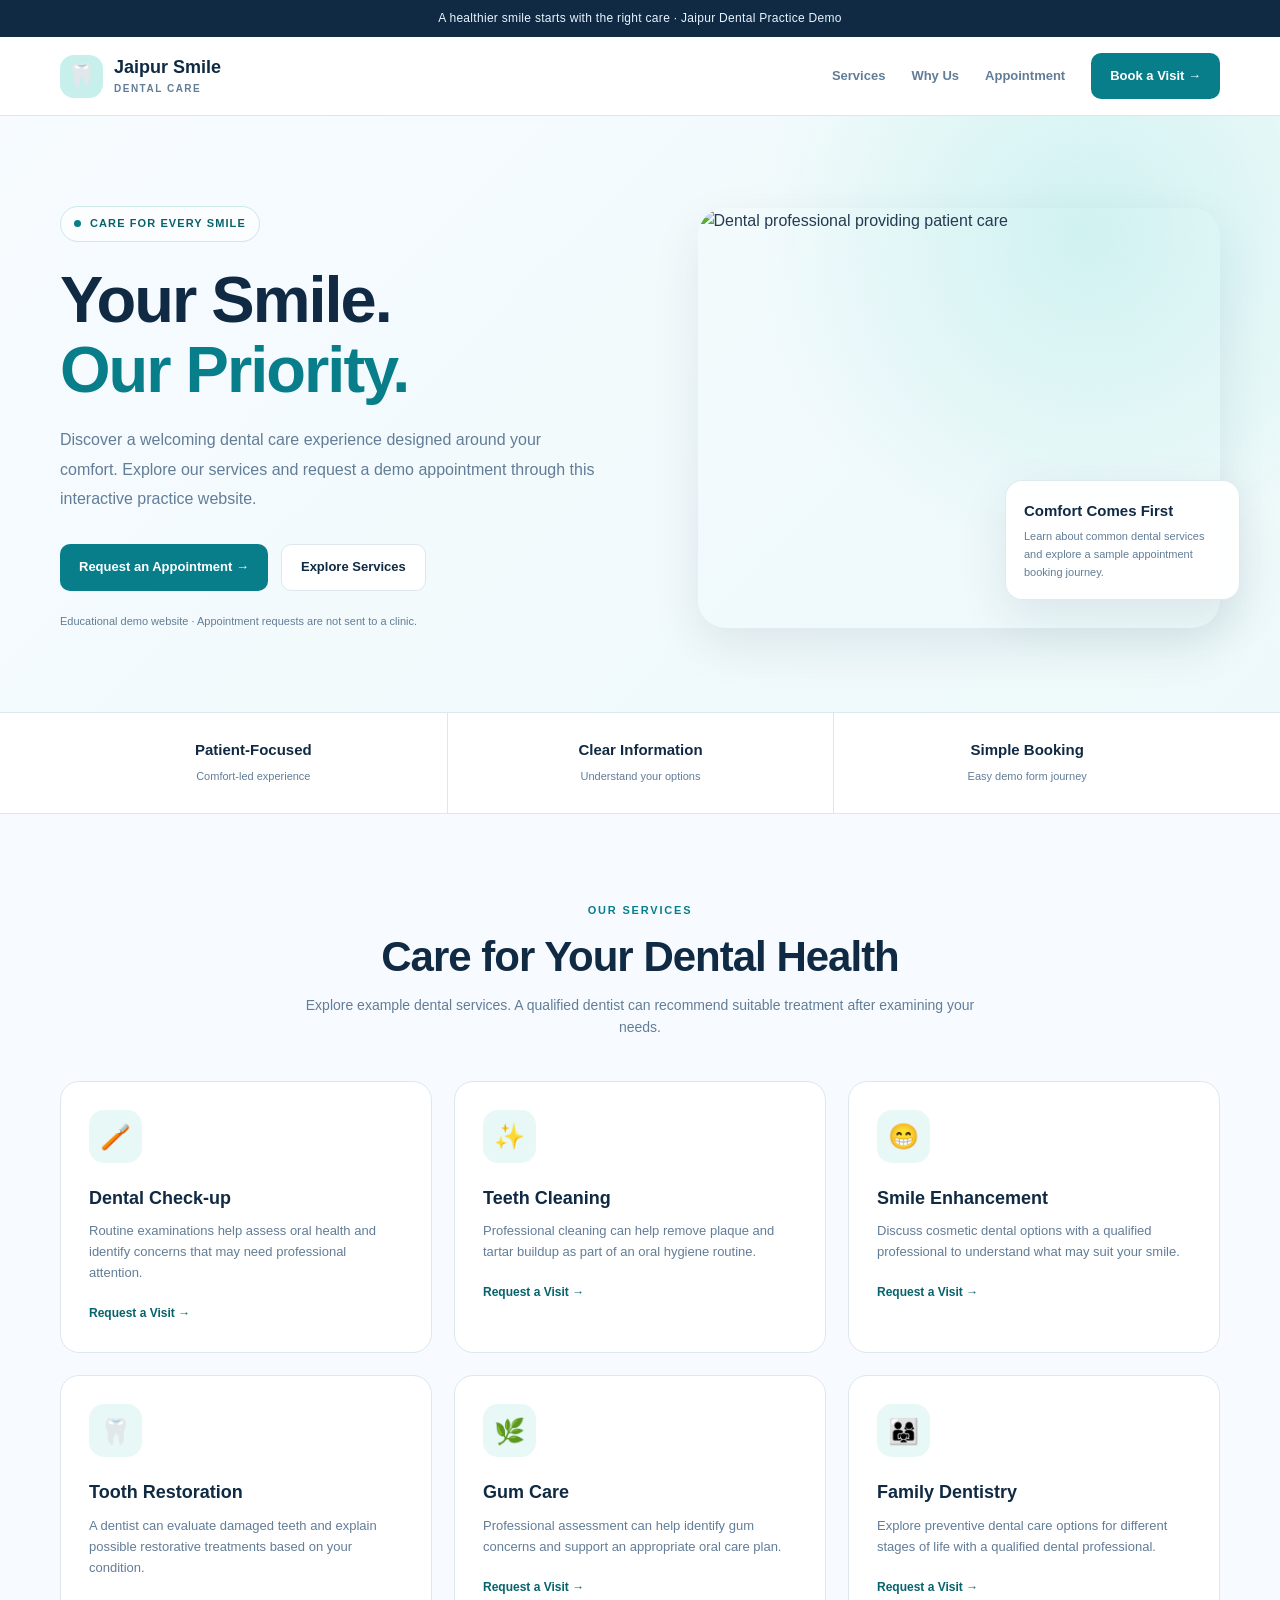
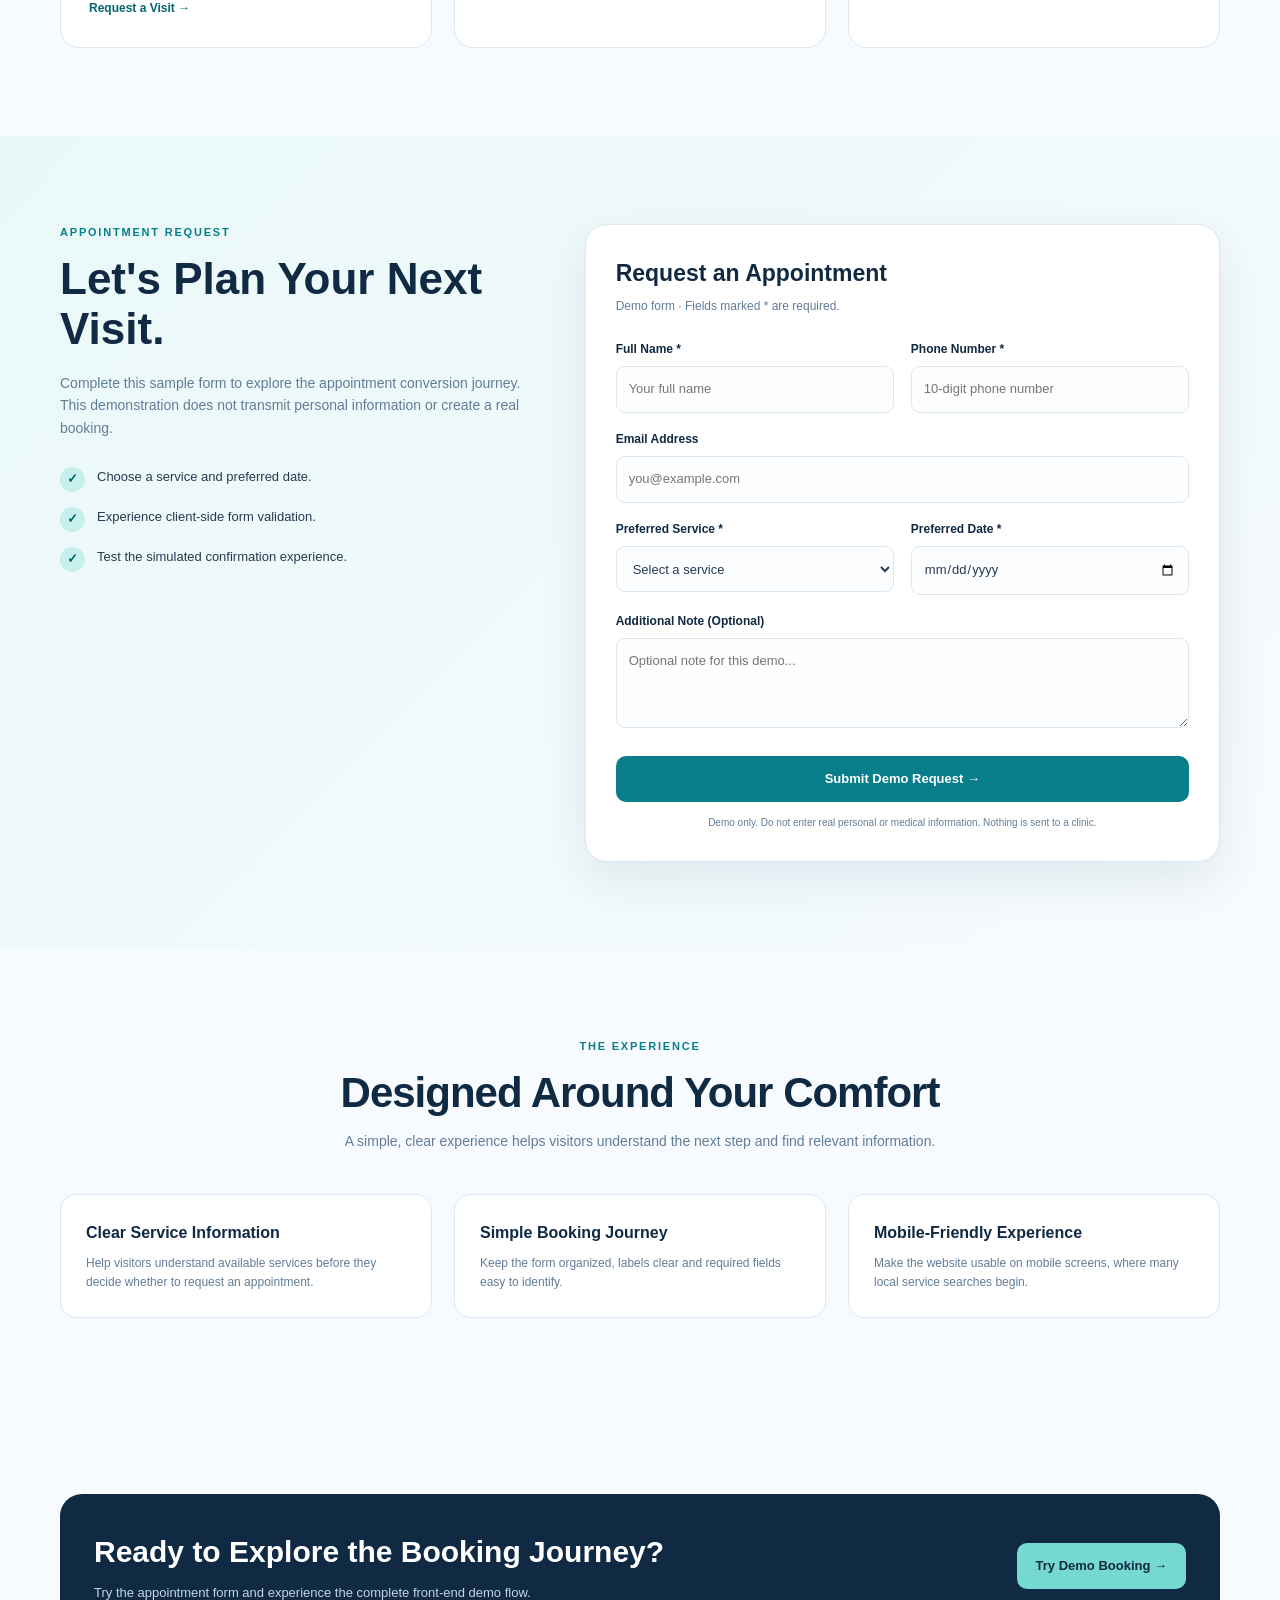
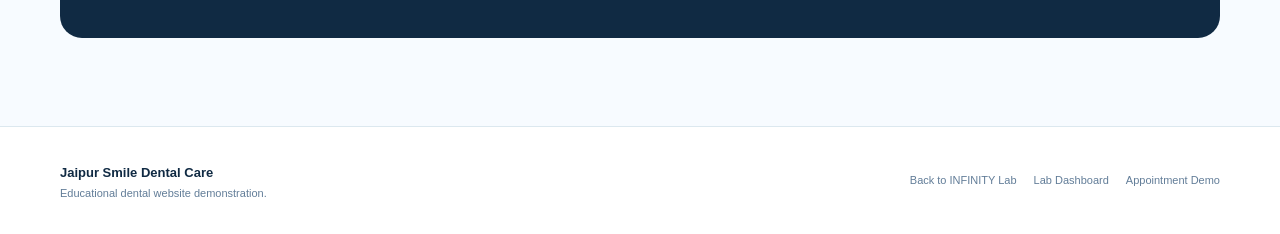
==== themes/dental/index.html @ 715ea275 "Update print statement from 'Hello' to 'Goodbye'" ====
<!DOCTYPE html>
<html lang="en">
<head>
  <meta charset="UTF-8">
  <meta name="viewport" content="width=device-width, initial-scale=1.0">

  <meta name="theme-color" content="#f7fbff">
  <meta name="description" content="Jaipur Smile Dental Care — explore dental treatments and request a demo appointment in our dental marketing practice environment.">

  <title>Jaipur Smile Dental Care | Your Smile, Our Priority</title>

  <style>
    :root {
      --primary: #087e8b;
      --primary-dark: #06636d;
      --accent: #c7f0ed;
      --navy: #102a43;
      --text: #243b53;
      --muted: #627d98;
      --bg: #f7fbff;
      --white: #ffffff;
      --border: #dce8ef;
      --shadow: 0 18px 50px rgba(16, 42, 67, 0.09);
    }

    * {
      box-sizing: border-box;
      margin: 0;
      padding: 0;
    }

    html {
      scroll-behavior: smooth;
    }

    body {
      font-family: Arial, Helvetica, sans-serif;
      background: var(--bg);
      color: var(--text);
      line-height: 1.6;
    }

    a {
      color: inherit;
      text-decoration: none;
    }

    button,
    input,
    select,
    textarea {
      font: inherit;
    }

    button,
    a {
      -webkit-tap-highlight-color: transparent;
    }

    img {
      display: block;
      max-width: 100%;
    }

    .container {
      width: min(1160px, calc(100% - 40px));
      margin-inline: auto;
    }

    .announcement {
      background: var(--navy);
      color: #e8f5ff;
      text-align: center;
      padding: 9px 15px;
      font-size: 12px;
      letter-spacing: 0.3px;
    }

    .navbar {
      position: sticky;
      top: 0;
      z-index: 20;
      background: rgba(255, 255, 255, 0.94);
      backdrop-filter: blur(16px);
      border-bottom: 1px solid var(--border);
    }

    .nav-inner {
      min-height: 78px;
      display: flex;
      align-items: center;
      justify-content: space-between;
      gap: 24px;
    }

    .brand {
      display: flex;
      align-items: center;
      gap: 11px;
      color: var(--navy);
      font-size: 18px;
      font-weight: 800;
      line-height: 1.2;
    }

    .brand-icon {
      display: grid;
      place-items: center;
      width: 43px;
      height: 43px;
      border-radius: 14px;
      background: var(--accent);
      font-size: 23px;
    }

    .brand small {
      display: block;
      margin-top: 4px;
      color: var(--muted);
      font-size: 10px;
      font-weight: 600;
      letter-spacing: 1.5px;
      text-transform: uppercase;
    }

    .nav-links {
      display: flex;
      align-items: center;
      gap: 26px;
      font-size: 13px;
      font-weight: 700;
    }

    .nav-links a:not(.btn) {
      color: var(--muted);
      transition: color 0.2s ease;
    }

    .nav-links a:not(.btn):hover {
      color: var(--primary);
    }

    .btn {
      display: inline-flex;
      align-items: center;
      justify-content: center;
      gap: 9px;
      min-height: 46px;
      padding: 12px 19px;
      border: 0;
      border-radius: 10px;
      background: var(--primary);
      color: var(--white);
      font-size: 13px;
      font-weight: 800;
      cursor: pointer;
      transition:
        transform 0.2s ease,
        background 0.2s ease,
        box-shadow 0.2s ease;
    }

    .btn:hover {
      background: var(--primary-dark);
      transform: translateY(-2px);
      box-shadow: 0 10px 24px rgba(8, 126, 139, 0.18);
    }

    .btn-outline {
      border: 1px solid var(--border);
      background: var(--white);
      color: var(--navy);
    }

    .btn-outline:hover {
      background: #eef8fa;
      color: var(--primary-dark);
    }

    .hero {
      position: relative;
      overflow: hidden;
      padding: 90px 0 82px;
      background:
        radial-gradient(
          circle at 85% 20%,
          rgba(199, 240, 237, 0.8),
          transparent 28%
        ),
        linear-gradient(135deg, #f7fbff, #edf9fa);
    }

    .hero-grid {
      display: grid;
      grid-template-columns: 1.05fr 0.95fr;
      align-items: center;
      gap: 60px;
    }

    .eyebrow {
      display: inline-flex;
      align-items: center;
      gap: 9px;
      padding: 8px 13px;
      border: 1px solid #cce8e8;
      border-radius: 30px;
      background: #ffffffb8;
      color: var(--primary-dark);
      font-size: 11px;
      font-weight: 800;
      letter-spacing: 1.1px;
      text-transform: uppercase;
    }

    .eyebrow-dot {
      width: 7px;
      height: 7px;
      border-radius: 50%;
      background: var(--primary);
    }

    h1 {
      margin: 23px 0 20px;
      color: var(--navy);
      font-size: clamp(38px, 5.1vw, 65px);
      line-height: 1.08;
      letter-spacing: -2px;
    }

    .hero h1 span {
      color: var(--primary);
    }

    .hero-description {
      max-width: 540px;
      color: var(--muted);
      font-size: 16px;
      line-height: 1.85;
    }

    .hero-actions {
      display: flex;
      flex-wrap: wrap;
      gap: 13px;
      margin-top: 30px;
    }

    .hero-note {
      margin-top: 22px;
      color: var(--muted);
      font-size: 11px;
    }

    .hero-visual {
      position: relative;
      min-width: 0;
    }

    .hero-image {
      width: 100%;
      height: 420px;
      object-fit: cover;
      border-radius: 28px;
      box-shadow: var(--shadow);
    }

    .floating-card {
      position: absolute;
      right: -20px;
      bottom: 28px;
      max-width: 235px;
      padding: 18px;
      border: 1px solid rgba(220, 232, 239, 0.9);
      border-radius: 17px;
      background: rgba(255, 255, 255, 0.96);
      box-shadow: var(--shadow);
    }

    .floating-card strong {
      display: block;
      margin-bottom: 5px;
      color: var(--navy);
      font-size: 15px;
    }

    .floating-card p {
      color: var(--muted);
      font-size: 11px;
    }

    .trust-strip {
      border-top: 1px solid var(--border);
      border-bottom: 1px solid var(--border);
      background: var(--white);
    }

    .trust-grid {
      display: grid;
      grid-template-columns: repeat(3, 1fr);
    }

    .trust-item {
      padding: 25px 20px;
      text-align: center;
    }

    .trust-item + .trust-item {
      border-left: 1px solid var(--border);
    }

    .trust-item strong {
      display: block;
      color: var(--navy);
      font-size: 15px;
    }

    .trust-item span {
      color: var(--muted);
      font-size: 11px;
    }

    .section {
      padding: 88px 0;
    }

    .section-heading {
      max-width: 670px;
      margin: 0 auto 42px;
      text-align: center;
    }

    .section-label {
      color: var(--primary);
      font-size: 11px;
      font-weight: 800;
      letter-spacing: 1.8px;
      text-transform: uppercase;
    }

    .section-heading h2 {
      margin: 12px 0;
      color: var(--navy);
      font-size: clamp(29px, 4vw, 42px);
      line-height: 1.2;
      letter-spacing: -1px;
    }

    .section-heading p {
      color: var(--muted);
      font-size: 14px;
    }

    .services-grid {
      display: grid;
      grid-template-columns: repeat(3, minmax(0, 1fr));
      gap: 22px;
    }

    .service-card {
      padding: 28px;
      border: 1px solid var(--border);
      border-radius: 19px;
      background: var(--white);
      transition:
        transform 0.25s ease,
        box-shadow 0.25s ease,
        border-color 0.25s ease;
    }

    .service-card:hover {
      transform: translateY(-5px);
      border-color: #acd9dc;
      box-shadow: var(--shadow);
    }

    .service-icon {
      display: grid;
      place-items: center;
      width: 53px;
      height: 53px;
      margin-bottom: 21px;
      border-radius: 15px;
      background: #e7f8f6;
      font-size: 25px;
    }

    .service-card h3 {
      margin-bottom: 9px;
      color: var(--navy);
      font-size: 18px;
    }

    .service-card p {
      color: var(--muted);
      font-size: 13px;
    }

    .service-link {
      display: inline-flex;
      margin-top: 20px;
      color: var(--primary-dark);
      font-size: 12px;
      font-weight: 800;
    }

    .booking-section {
      background: linear-gradient(135deg, #eaf8f8, #f6fbff);
    }

    .booking-grid {
      display: grid;
      grid-template-columns: 0.85fr 1.15fr;
      align-items: start;
      gap: 55px;
    }

    .booking-copy h2 {
      margin: 12px 0 17px;
      color: var(--navy);
      font-size: clamp(30px, 4vw, 44px);
      line-height: 1.15;
    }

    .booking-copy > p {
      color: var(--muted);
      font-size: 14px;
    }

    .booking-points {
      display: grid;
      gap: 15px;
      margin-top: 28px;
    }

    .booking-point {
      display: flex;
      align-items: flex-start;
      gap: 12px;
      color: var(--text);
      font-size: 13px;
    }

    .check {
      display: grid;
      flex: 0 0 25px;
      place-items: center;
      width: 25px;
      height: 25px;
      border-radius: 50%;
      background: var(--accent);
      color: var(--primary-dark);
      font-weight: 800;
    }

    .booking-form {
      padding: 30px;
      border: 1px solid var(--border);
      border-radius: 22px;
      background: var(--white);
      box-shadow: var(--shadow);
    }

    .booking-form h3 {
      margin-bottom: 5px;
      color: var(--navy);
      font-size: 23px;
    }

    .form-intro {
      margin-bottom: 24px;
      color: var(--muted);
      font-size: 12px;
    }

    .form-grid {
      display: grid;
      grid-template-columns: repeat(2, minmax(0, 1fr));
      gap: 17px;
    }

    .form-field {
      min-width: 0;
    }

    .form-field.full {
      grid-column: 1 / -1;
    }

    .form-field label {
      display: block;
      margin-bottom: 7px;
      color: var(--navy);
      font-size: 12px;
      font-weight: 800;
    }

    .form-field input,
    .form-field select,
    .form-field textarea {
      width: 100%;
      min-height: 46px;
      padding: 12px;
      border: 1px solid var(--border);
      border-radius: 9px;
      outline: none;
      background: #fcfeff;
      color: var(--text);
      font-size: 13px;
      transition: border-color 0.2s ease, box-shadow 0.2s ease;
    }

    .form-field textarea {
      min-height: 90px;
      resize: vertical;
    }

    .form-field input:focus,
    .form-field select:focus,
    .form-field textarea:focus {
      border-color: var(--primary);
      box-shadow: 0 0 0 3px rgba(8, 126, 139, 0.1);
    }

    .form-submit {
      width: 100%;
      margin-top: 20px;
    }

    .form-disclaimer {
      margin-top: 13px;
      color: var(--muted);
      font-size: 10px;
      text-align: center;
    }

    .demo-message {
      display: none;
      margin-top: 16px;
      padding: 14px;
      border: 1px solid #a8e1d5;
      border-radius: 10px;
      background: #effcf8;
      color: #126052;
      font-size: 13px;
    }

    .demo-message.is-visible {
      display: block;
    }

    .why-grid {
      display: grid;
      grid-template-columns: repeat(3, minmax(0, 1fr));
      gap: 22px;
    }

    .why-card {
      padding: 25px;
      border-radius: 16px;
      background: var(--white);
      border: 1px solid var(--border);
    }

    .why-card h3 {
      margin-bottom: 8px;
      color: var(--navy);
      font-size: 16px;
    }

    .why-card p {
      color: var(--muted);
      font-size: 12px;
    }

    .cta-banner {
      display: flex;
      align-items: center;
      justify-content: space-between;
      gap: 25px;
      padding: 34px;
      border-radius: 22px;
      background: var(--navy);
      color: var(--white);
    }

    .cta-banner h2 {
      margin-bottom: 7px;
      font-size: clamp(22px, 3vw, 30px);
    }

    .cta-banner p {
      color: #c3d5e5;
      font-size: 13px;
    }

    .cta-banner .btn {
      flex-shrink: 0;
      background: #75d9d1;
      color: #102a43;
    }

    footer {
      padding: 32px 0;
      border-top: 1px solid var(--border);
      background: var(--white);
    }

    .footer-inner {
      display: flex;
      align-items: center;
      justify-content: space-between;
      gap: 20px;
    }

    .footer-inner strong {
      color: var(--navy);
      font-size: 13px;
    }

    .footer-inner p,
    .footer-inner a {
      color: var(--muted);
      font-size: 11px;
    }

    .footer-links {
      display: flex;
      flex-wrap: wrap;
      gap: 17px;
    }

    .reveal {
      opacity: 0;
      transform: translateY(18px);
      transition: opacity 0.6s ease, transform 0.6s ease;
    }

    .reveal.is-visible {
      opacity: 1;
      transform: translateY(0);
    }

    @media (max-width: 900px) {
      .hero-grid {
        grid-template-columns: 1fr;
        gap: 38px;
      }

      .hero-copy {
        max-width: 700px;
      }

      .hero-visual {
        max-width: 650px;
      }

      .hero-image {
        height: 370px;
      }

      .floating-card {
        right: 15px;
      }

      .booking-grid {
        grid-template-columns: 1fr;
        gap: 35px;
      }

      .services-grid,
      .why-grid {
        grid-template-columns: repeat(2, minmax(0, 1fr));
      }

      .nav-links {
        gap: 15px;
      }
    }

    @media (max-width: 620px) {
      .container {
        width: calc(100% - 30px);
      }

      .announcement {
        font-size: 10px;
      }

      .nav-inner {
        min-height: 70px;
        gap: 10px;
      }

      .brand {
        gap: 7px;
        font-size: 14px;
      }

      .brand-icon {
        width: 36px;
        height: 36px;
        font-size: 20px;
      }

      .brand small {
        font-size: 8px;
        letter-spacing: 1px;
      }

      .nav-links {
        gap: 0;
      }

      .nav-links > a:not(.btn) {
        display: none;
      }

      .nav-links .btn {
        min-height: 38px;
        padding: 9px 11px;
        font-size: 11px;
      }

      .hero {
        padding: 55px 0 48px;
      }

      h1 {
        font-size: clamp(36px, 10vw, 51px);
        letter-spacing: -1.5px;
      }

      .hero-description {
        font-size: 14px;
      }

      .hero-actions {
        flex-direction: column;
        align-items: stretch;
      }

      .hero-actions .btn {
        width: 100%;
      }

      .hero-image {
        height: 290px;
        border-radius: 20px;
      }

      .floating-card {
        right: 8px;
        bottom: 12px;
        max-width: 200px;
        padding: 13px;
      }

      .trust-item {
        padding: 18px 7px;
      }

      .trust-item strong {
        font-size: 12px;
      }

      .trust-item span {
        font-size: 9px;
      }

      .section {
        padding: 60px 0;
      }

      .services-grid,
      .why-grid {
        grid-template-columns: 1fr;
      }

      .service-card {
        padding: 23px;
      }

      .booking-form {
        padding: 21px;
      }

      .form-grid {
        grid-template-columns: 1fr;
        gap: 14px;
      }

      .form-field.full {
        grid-column: auto;
      }

      .cta-banner {
        align-items: stretch;
        flex-direction: column;
        padding: 25px;
      }

      .cta-banner .btn {
        width: 100%;
      }

      .footer-inner {
        align-items: flex-start;
        flex-direction: column;
      }
    }

    @media (prefers-reduced-motion: reduce) {
      html {
        scroll-behavior: auto;
      }

      *,
      *::before,
      *::after {
        animation-duration: 0.01ms !important;
        transition-duration: 0.01ms !important;
      }

      .reveal {
        opacity: 1;
        transform: none;
      }
    }
  </style>
</head>

<body>

  <div class="announcement">
    A healthier smile starts with the right care · Jaipur Dental Practice Demo
  </div>

  <header class="navbar">
    <div class="container nav-inner">

      <a class="brand" href="index.html" aria-label="Jaipur Smile Dental Care home">
        <span class="brand-icon" aria-hidden="true">🦷</span>
        <span>
          Jaipur Smile
          <small>Dental Care</small>
        </span>
      </a>

      <nav class="nav-links" aria-label="Main navigation">
        <a href="#services">Services</a>
        <a href="#why-us">Why Us</a>
        <a href="#appointment">Appointment</a>
        <a class="btn" href="#appointment" data-event="appointment_cta_click">
          Book a Visit →
        </a>
      </nav>

    </div>
  </header>

  <main>

    <!-- HERO -->
    <section class="hero">
      <div class="container hero-grid">

        <div class="hero-copy">
          <div class="eyebrow">
            <span class="eyebrow-dot"></span>
            Care for Every Smile
          </div>

          <h1>
            Your Smile.<br>
            <span>Our Priority.</span>
          </h1>

          <p class="hero-description">
            Discover a welcoming dental care experience designed around
            your comfort. Explore our services and request a demo
            appointment through this interactive practice website.
          </p>

          <div class="hero-actions">
            <a
              class="btn"
              href="#appointment"
              data-event="hero_appointment_click"
            >
              Request an Appointment →
            </a>

            <a class="btn btn-outline" href="#services">
              Explore Services
            </a>
          </div>

          <p class="hero-note">
            Educational demo website · Appointment requests are not sent to a clinic.
          </p>
        </div>

        <div class="hero-visual">
          <img
            class="hero-image"
            src="https://images.unsplash.com/photo-1606811971618-4486d14f3f99?auto=format&fit=crop&w=1100&q=85"
            alt="Dental professional providing patient care"
            fetchpriority="high"
          >

          <div class="floating-card">
            <strong>Comfort Comes First</strong>
            <p>
              Learn about common dental services and explore a sample
              appointment booking journey.
            </p>
          </div>
        </div>

      </div>
    </section>

    <!-- TRUST STRIP -->
    <section class="trust-strip" aria-label="Practice highlights">
      <div class="container trust-grid">

        <div class="trust-item">
          <strong>Patient-Focused</strong>
          <span>Comfort-led experience</span>
        </div>

        <div class="trust-item">
          <strong>Clear Information</strong>
          <span>Understand your options</span>
        </div>

        <div class="trust-item">
          <strong>Simple Booking</strong>
          <span>Easy demo form journey</span>
        </div>

      </div>
    </section>

    <!-- SERVICES -->
    <section class="section" id="services">
      <div class="container">

        <div class="section-heading reveal">
          <div class="section-label">Our Services</div>

          <h2>Care for Your Dental Health</h2>

          <p>
            Explore example dental services. A qualified dentist can
            recommend suitable treatment after examining your needs.
          </p>
        </div>

        <div class="services-grid">

          <article class="service-card reveal">
            <div class="service-icon" aria-hidden="true">🪥</div>
            <h3>Dental Check-up</h3>
            <p>
              Routine examinations help assess oral health and identify
              concerns that may need professional attention.
            </p>
            <a
              class="service-link"
              href="#appointment"
              data-service="Dental Check-up"
              data-event="service_appointment_click"
            >
              Request a Visit →
            </a>
          </article>

          <article class="service-card reveal">
            <div class="service-icon" aria-hidden="true">✨</div>
            <h3>Teeth Cleaning</h3>
            <p>
              Professional cleaning can help remove plaque and tartar
              buildup as part of an oral hygiene routine.
            </p>
            <a
              class="service-link"
              href="#appointment"
              data-service="Teeth Cleaning"
              data-event="service_appointment_click"
            >
              Request a Visit →
            </a>
          </article>

          <article class="service-card reveal">
            <div class="service-icon" aria-hidden="true">😁</div>
            <h3>Smile Enhancement</h3>
            <p>
              Discuss cosmetic dental options with a qualified
              professional to understand what may suit your smile.
            </p>
            <a
              class="service-link"
              href="#appointment"
              data-service="Smile Enhancement"
              data-event="service_appointment_click"
            >
              Request a Visit →
            </a>
          </article>

          <article class="service-card reveal">
            <div class="service-icon" aria-hidden="true">🦷</div>
            <h3>Tooth Restoration</h3>
            <p>
              A dentist can evaluate damaged teeth and explain possible
              restorative treatments based on your condition.
            </p>
            <a
              class="service-link"
              href="#appointment"
              data-service="Tooth Restoration"
              data-event="service_appointment_click"
            >
              Request a Visit →
            </a>
          </article>

          <article class="service-card reveal">
            <div class="service-icon" aria-hidden="true">🌿</div>
            <h3>Gum Care</h3>
            <p>
              Professional assessment can help identify gum concerns
              and support an appropriate oral care plan.
            </p>
            <a
              class="service-link"
              href="#appointment"
              data-service="Gum Care"
              data-event="service_appointment_click"
            >
              Request a Visit →
            </a>
          </article>

          <article class="service-card reveal">
            <div class="service-icon" aria-hidden="true">👨‍👩‍👧</div>
            <h3>Family Dentistry</h3>
            <p>
              Explore preventive dental care options for different
              stages of life with a qualified dental professional.
            </p>
            <a
              class="service-link"
              href="#appointment"
              data-service="Family Dentistry"
              data-event="service_appointment_click"
            >
              Request a Visit →
            </a>
          </article>

        </div>

      </div>
    </section>

    <!-- APPOINTMENT FORM -->
    <section class="section booking-section" id="appointment">
      <div class="container booking-grid">

        <div class="booking-copy reveal">
          <div class="section-label">Appointment Request</div>

          <h2>Let's Plan Your Next Visit.</h2>

          <p>
            Complete this sample form to explore the appointment
            conversion journey. This demonstration does not transmit
            personal information or create a real booking.
          </p>

          <div class="booking-points">

            <div class="booking-point">
              <span class="check" aria-hidden="true">✓</span>
              <span>Choose a service and preferred date.</span>
            </div>

            <div class="booking-point">
              <span class="check" aria-hidden="true">✓</span>
              <span>Experience client-side form validation.</span>
            </div>

            <div class="booking-point">
              <span class="check" aria-hidden="true">✓</span>
              <span>Test the simulated confirmation experience.</span>
            </div>

          </div>
        </div>

        <form
          class="booking-form reveal"
          id="appointment-form"
          data-form-name="dental_appointment"
          data-event="appointment_form_submit"
        >
          <h3>Request an Appointment</h3>

          <p class="form-intro">
            Demo form · Fields marked * are required.
          </p>

          <div class="form-grid">

            <div class="form-field">
              <label for="patient-name">Full Name *</label>
              <input
                id="patient-name"
                name="name"
                type="text"
                placeholder="Your full name"
                autocomplete="name"
                required
                maxlength="100"
              >
            </div>

            <div class="form-field">
              <label for="patient-phone">Phone Number *</label>
              <input
                id="patient-phone"
                name="phone"
                type="tel"
                inputmode="tel"
                autocomplete="tel"
                placeholder="10-digit phone number"
                pattern="[6-9][0-9]{9}"
                title="Enter a valid 10-digit Indian mobile number."
                required
              >
            </div>

            <div class="form-field full">
              <label for="patient-email">Email Address</label>
              <input
                id="patient-email"
                name="email"
                type="email"
                autocomplete="email"
                placeholder="you@example.com"
              >
            </div>

            <div class="form-field">
              <label for="patient-service">Preferred Service *</label>
              <select id="patient-service" name="service" required>
                <option value="">Select a service</option>
                <option>Dental Check-up</option>
                <option>Teeth Cleaning</option>
                <option>Smile Enhancement</option>
                <option>Tooth Restoration</option>
                <option>Gum Care</option>
                <option>Family Dentistry</option>
                <option>Other / Not Sure</option>
              </select>
            </div>

            <div class="form-field">
              <label for="appointment-date">Preferred Date *</label>
              <input
                id="appointment-date"
                name="preferred_date"
                type="date"
                required
              >
            </div>

            <div class="form-field full">
              <label for="patient-message">Additional Note (Optional)</label>
              <textarea
                id="patient-message"
                name="message"
                maxlength="500"
                placeholder="Optional note for this demo..."
              ></textarea>
            </div>

          </div>

          <button
            class="btn form-submit"
            type="submit"
            data-event="appointment_submit_click"
          >
            Submit Demo Request →
          </button>

          <p class="form-disclaimer">
            Demo only. Do not enter real personal or medical information.
            Nothing is sent to a clinic.
          </p>

          <div
            class="demo-message"
            id="demo-message"
            role="status"
            aria-live="polite"
          ></div>
        </form>

      </div>
    </section>

    <!-- WHY US -->
    <section class="section" id="why-us">
      <div class="container">

        <div class="section-heading reveal">
          <div class="section-label">The Experience</div>
          <h2>Designed Around Your Comfort</h2>
          <p>
            A simple, clear experience helps visitors understand the
            next step and find relevant information.
          </p>
        </div>

        <div class="why-grid">

          <article class="why-card reveal">
            <h3>Clear Service Information</h3>
            <p>
              Help visitors understand available services before they
              decide whether to request an appointment.
            </p>
          </article>

          <article class="why-card reveal">
            <h3>Simple Booking Journey</h3>
            <p>
              Keep the form organized, labels clear and required fields
              easy to identify.
            </p>
          </article>

          <article class="why-card reveal">
            <h3>Mobile-Friendly Experience</h3>
            <p>
              Make the website usable on mobile screens, where many
              local service searches begin.
            </p>
          </article>

        </div>

      </div>
    </section>

    <!-- FINAL CTA -->
    <section class="section">
      <div class="container">

        <div class="cta-banner reveal">
          <div>
            <h2>Ready to Explore the Booking Journey?</h2>
            <p>
              Try the appointment form and experience the complete
              front-end demo flow.
            </p>
          </div>

          <a
            class="btn"
            href="#appointment"
            data-event="final_appointment_cta_click"
          >
            Try Demo Booking →
          </a>
        </div>

      </div>
    </section>

  </main>

  <footer>
    <div class="container footer-inner">

      <div>
        <strong>Jaipur Smile Dental Care</strong>
        <p>Educational dental website demonstration.</p>
      </div>

      <div class="footer-links">
        <a href="../../index.html">Back to INFINITY Lab</a>
        <a href="../../dashboard.html">Lab Dashboard</a>
        <a href="#appointment">Appointment Demo</a>
      </div>

    </div>
  </footer>

  <script>
    /* -----------------------------------------
       INFINITY LAB — DENTAL DEMO INTERACTIONS
       No third-party tracking scripts.
    ----------------------------------------- */

    const appointmentForm = document.getElementById("appointment-form");
    const demoMessage = document.getElementById("demo-message");
    const dateInput = document.getElementById("appointment-date");
    const serviceSelect = document.getElementById("patient-service");

    // Set the earliest selectable date to today.
    const today = new Date();
    const localToday = [
      today.getFullYear(),
      String(today.getMonth() + 1).padStart(2, "0"),
      String(today.getDate()).padStart(2, "0")
    ].join("-");

    dateInput.min = localToday;

    // Prefill service when a visitor selects a service card.
    document.querySelectorAll("[data-service]").forEach((link) => {
      link.addEventListener("click", () => {
        const selectedService = link.dataset.service;

        const matchingOption = Array.from(serviceSelect.options).find(
          (option) => option.value === selectedService ||
            option.textContent === selectedService
        );

        if (matchingOption) {
          serviceSelect.value = matchingOption.value;
        }
      });
    });

    // Simulated form submission: nothing is sent or stored.
    appointmentForm.addEventListener("submit", (event) => {
      event.preventDefault();

      if (!appointmentForm.reportValidity()) {
        return;
      }

      const formData = new FormData(appointmentForm);
      const firstName = String(formData.get("name") || "")
        .trim()
        .split(/\s+/)[0];

      demoMessage.textContent =
        `Thanks, ${firstName || "there"}! Your demo form was completed ` +
        "successfully. No appointment was booked and no information was sent.";

      demoMessage.classList.add("is-visible");
      demoMessage.scrollIntoView({
        behavior: "smooth",
        block: "nearest"
      });

      // Deliberately do not send or persist form data.
      appointmentForm.reset();
      dateInput.min = localToday;

      window.dispatchEvent(new CustomEvent("infinity:dental-demo-submit", {
        detail: {
          form_name: "dental_appointment",
          demo: true
        }
      }));
    });

    // Reveal sections as they enter the viewport.
    const revealElements = document.querySelectorAll(".reveal");

    if ("IntersectionObserver" in window) {
      const revealObserver = new IntersectionObserver((entries) => {
        entries.forEach((entry) => {
          if (entry.isIntersecting) {
            entry.target.classList.add("is-visible");
            revealObserver.unobserve(entry.target);
          }
        });
      }, {
        threshold: 0.12
      });

      revealElements.forEach((element) => {
        revealObserver.observe(element);
      });
    } else {
      revealElements.forEach((element) => {
        element.classList.add("is-visible");
      });
    }
  </script>

</body>
</html>
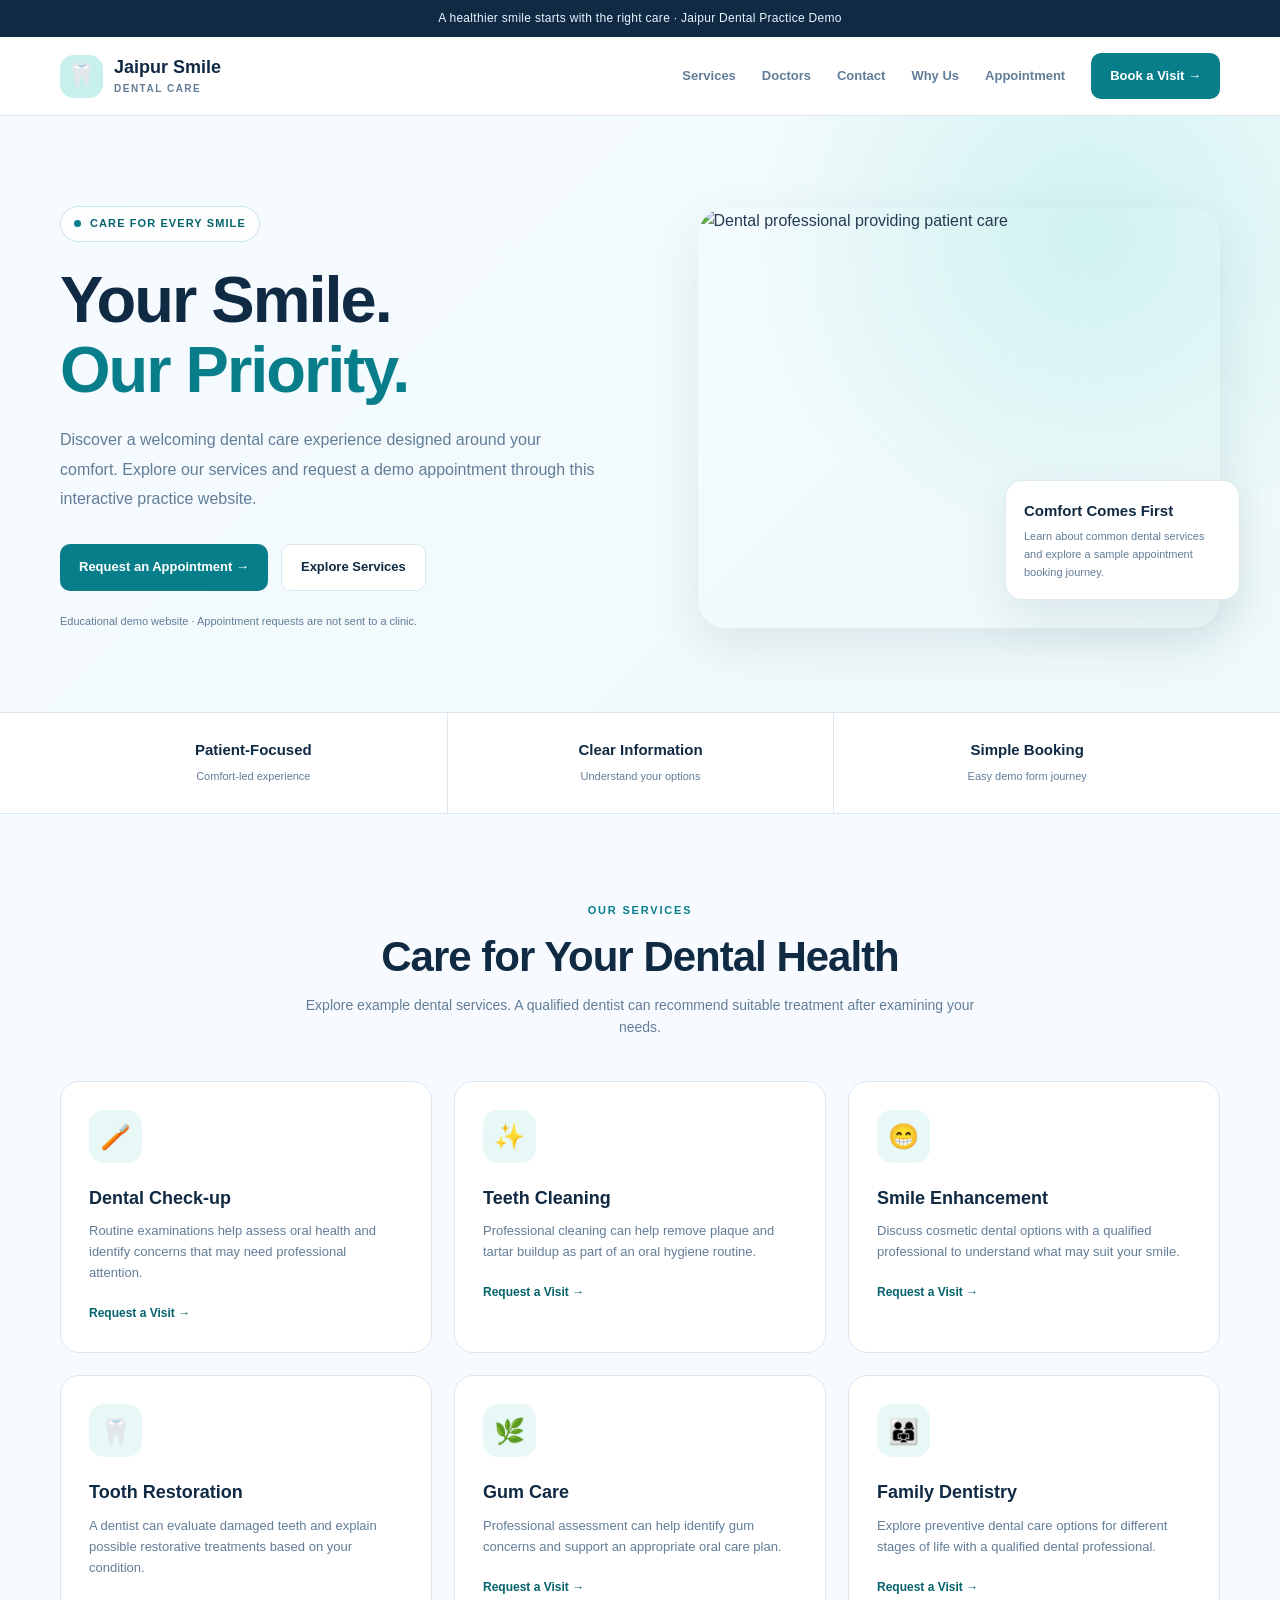
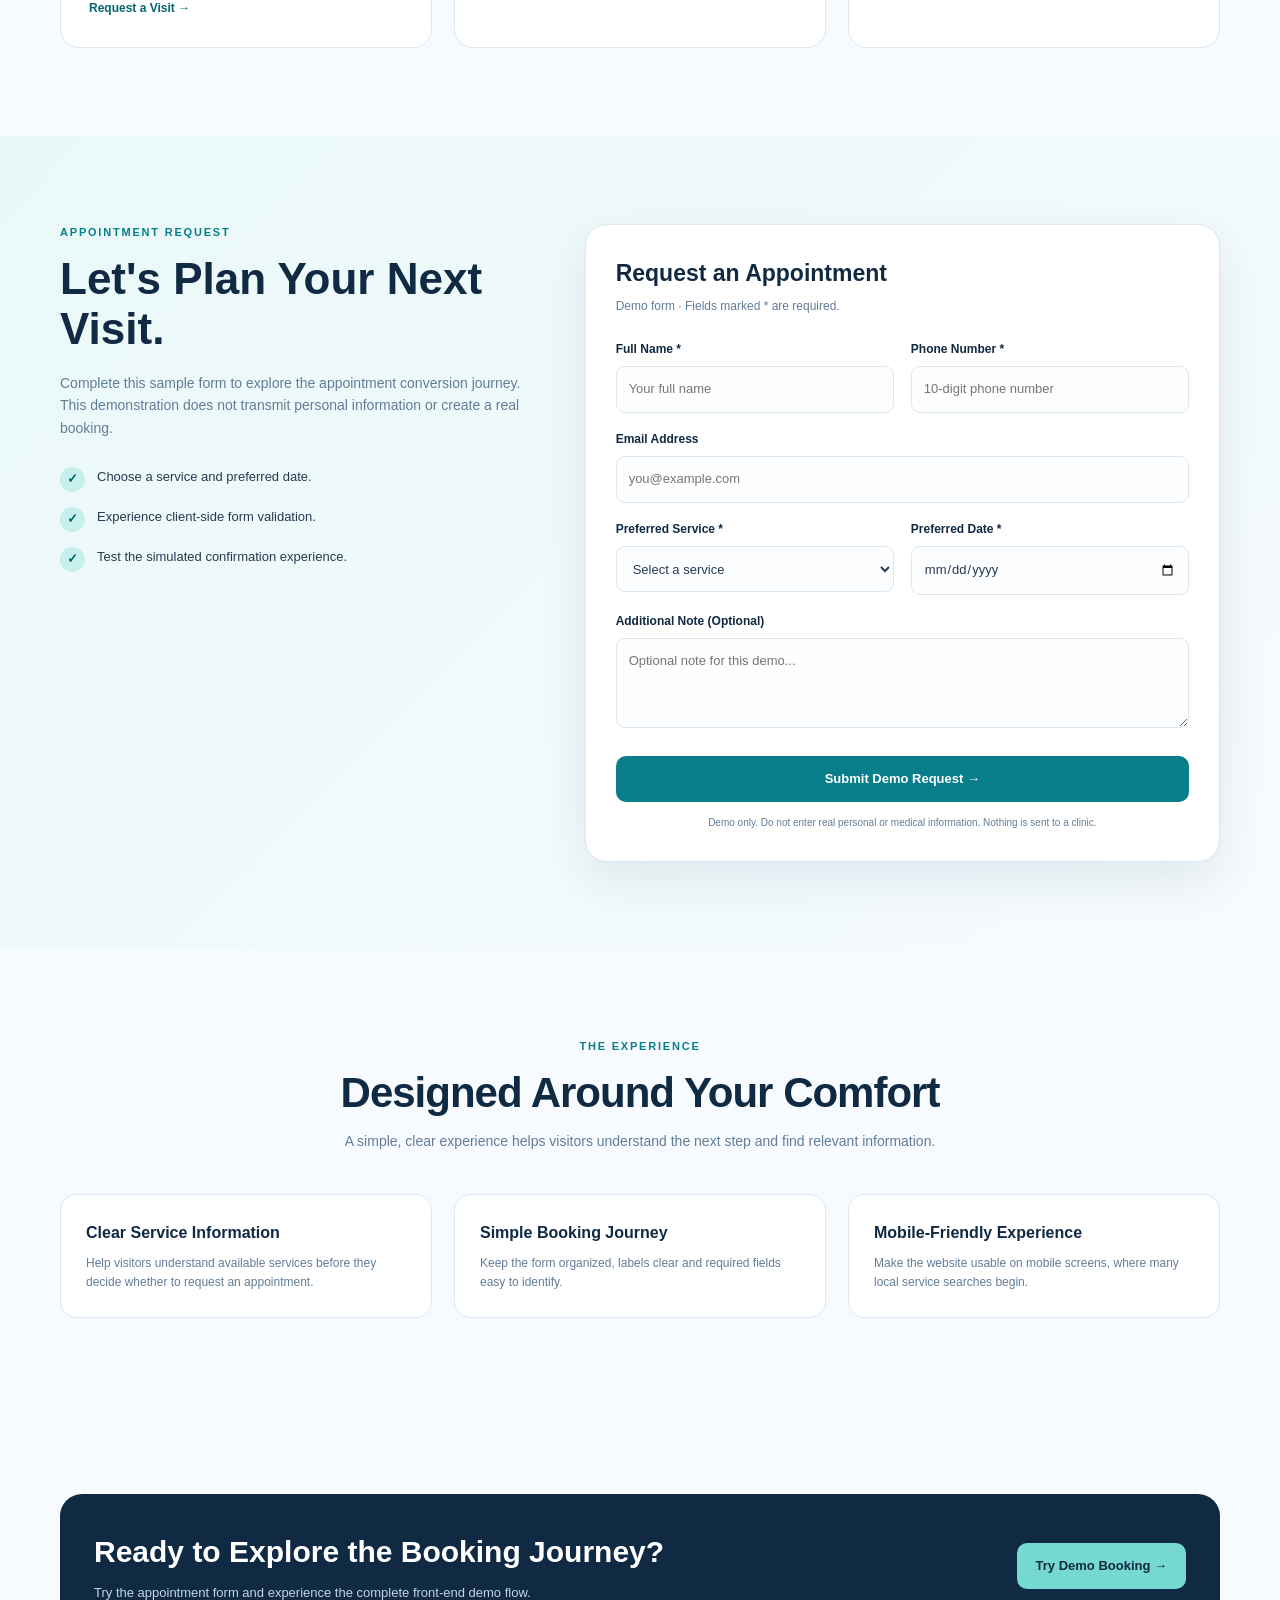
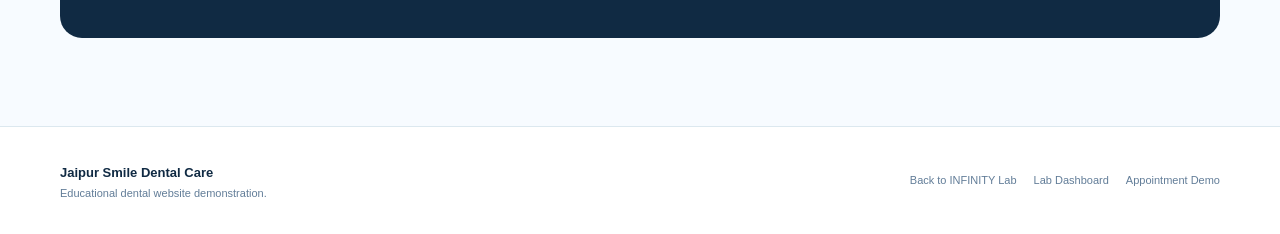
==== commit 3053e213: "Enhance navigation styles and update links" ====
--- a/themes/dental/index.html
+++ b/themes/dental/index.html
@@ -689,6 +689,16 @@
       .nav-inner {
         min-height: 70px;
         gap: 10px;
+        flex-wrap: wrap;
+        padding-top: 10px;
+      }
+
+      .nav-links {
+        width: 100%;
+        justify-content: center;
+        flex-wrap: wrap;
+        gap: 8px 16px;
+        padding-bottom: 12px;
       }
 
       .brand {
@@ -708,11 +718,14 @@
       }
 
       .nav-links {
-        gap: 0;
+        gap: 8px 14px;
+        font-size: 11px;
       }
 
       .nav-links > a:not(.btn) {
-        display: none;
+        display: inline-flex;
+        align-items: center;
+        padding: 5px 0;
       }
 
       .nav-links .btn {
@@ -847,7 +860,9 @@
       </a>
 
       <nav class="nav-links" aria-label="Main navigation">
-        <a href="#services">Services</a>
+        <a href="services.html">Services</a>
+        <a href="doctors.html">Doctors</a>
+        <a href="contact.html">Contact</a>
         <a href="#why-us">Why Us</a>
         <a href="#appointment">Appointment</a>
         <a class="btn" href="#appointment" data-event="appointment_cta_click">
@@ -1323,6 +1338,22 @@
 
     dateInput.min = localToday;
 
+    // Prefill the service when arriving from the Services page.
+    // Supported URL format: index.html?service=Teeth%20Cleaning#appointment
+    const requestedService = new URLSearchParams(window.location.search).get("service");
+    if (requestedService) {
+      const normalizedRequestedService = requestedService.trim().toLowerCase();
+      const matchingRequestedOption = Array.from(serviceSelect.options).find(
+        (option) =>
+          option.value.trim().toLowerCase() === normalizedRequestedService ||
+          option.textContent.trim().toLowerCase() === normalizedRequestedService
+      );
+
+      if (matchingRequestedOption) {
+        serviceSelect.value = matchingRequestedOption.value || matchingRequestedOption.textContent;
+      }
+    }
+
     // Prefill service when a visitor selects a service card.
     document.querySelectorAll("[data-service]").forEach((link) => {
       link.addEventListener("click", () => {
